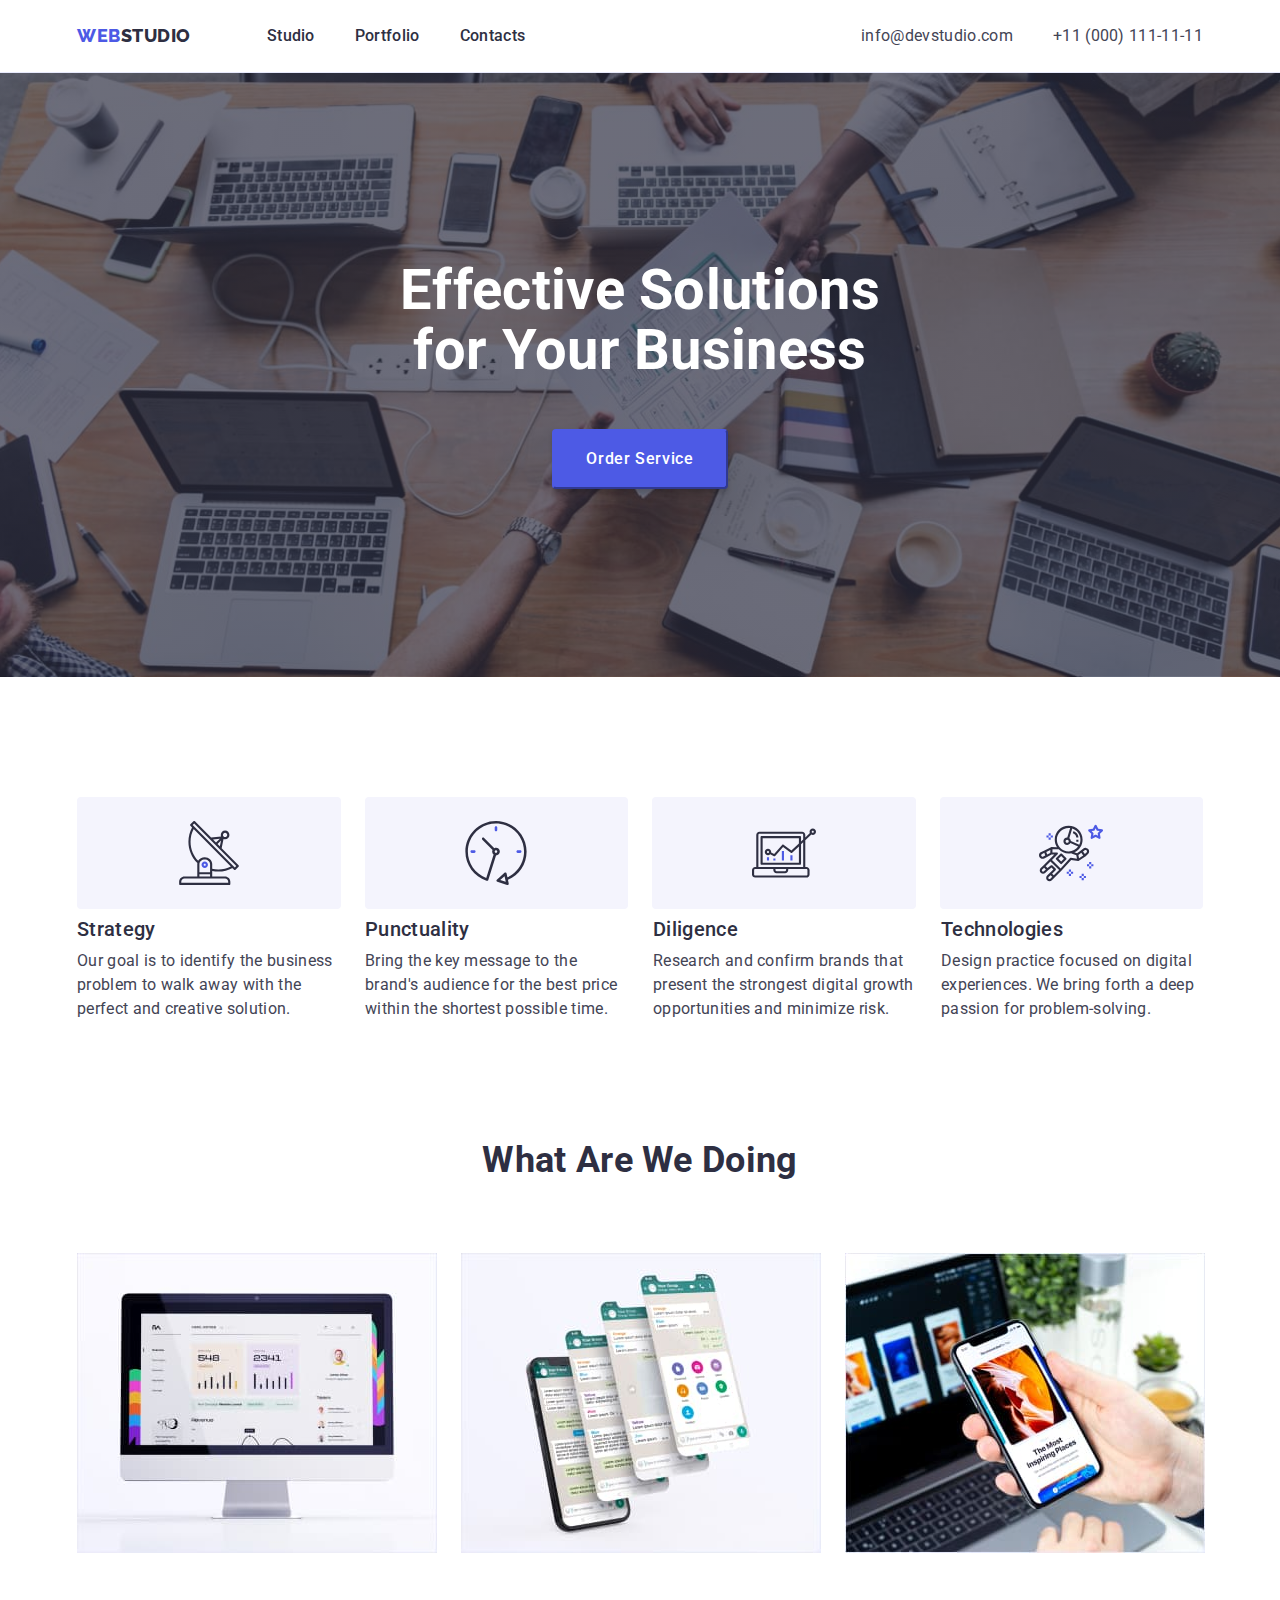
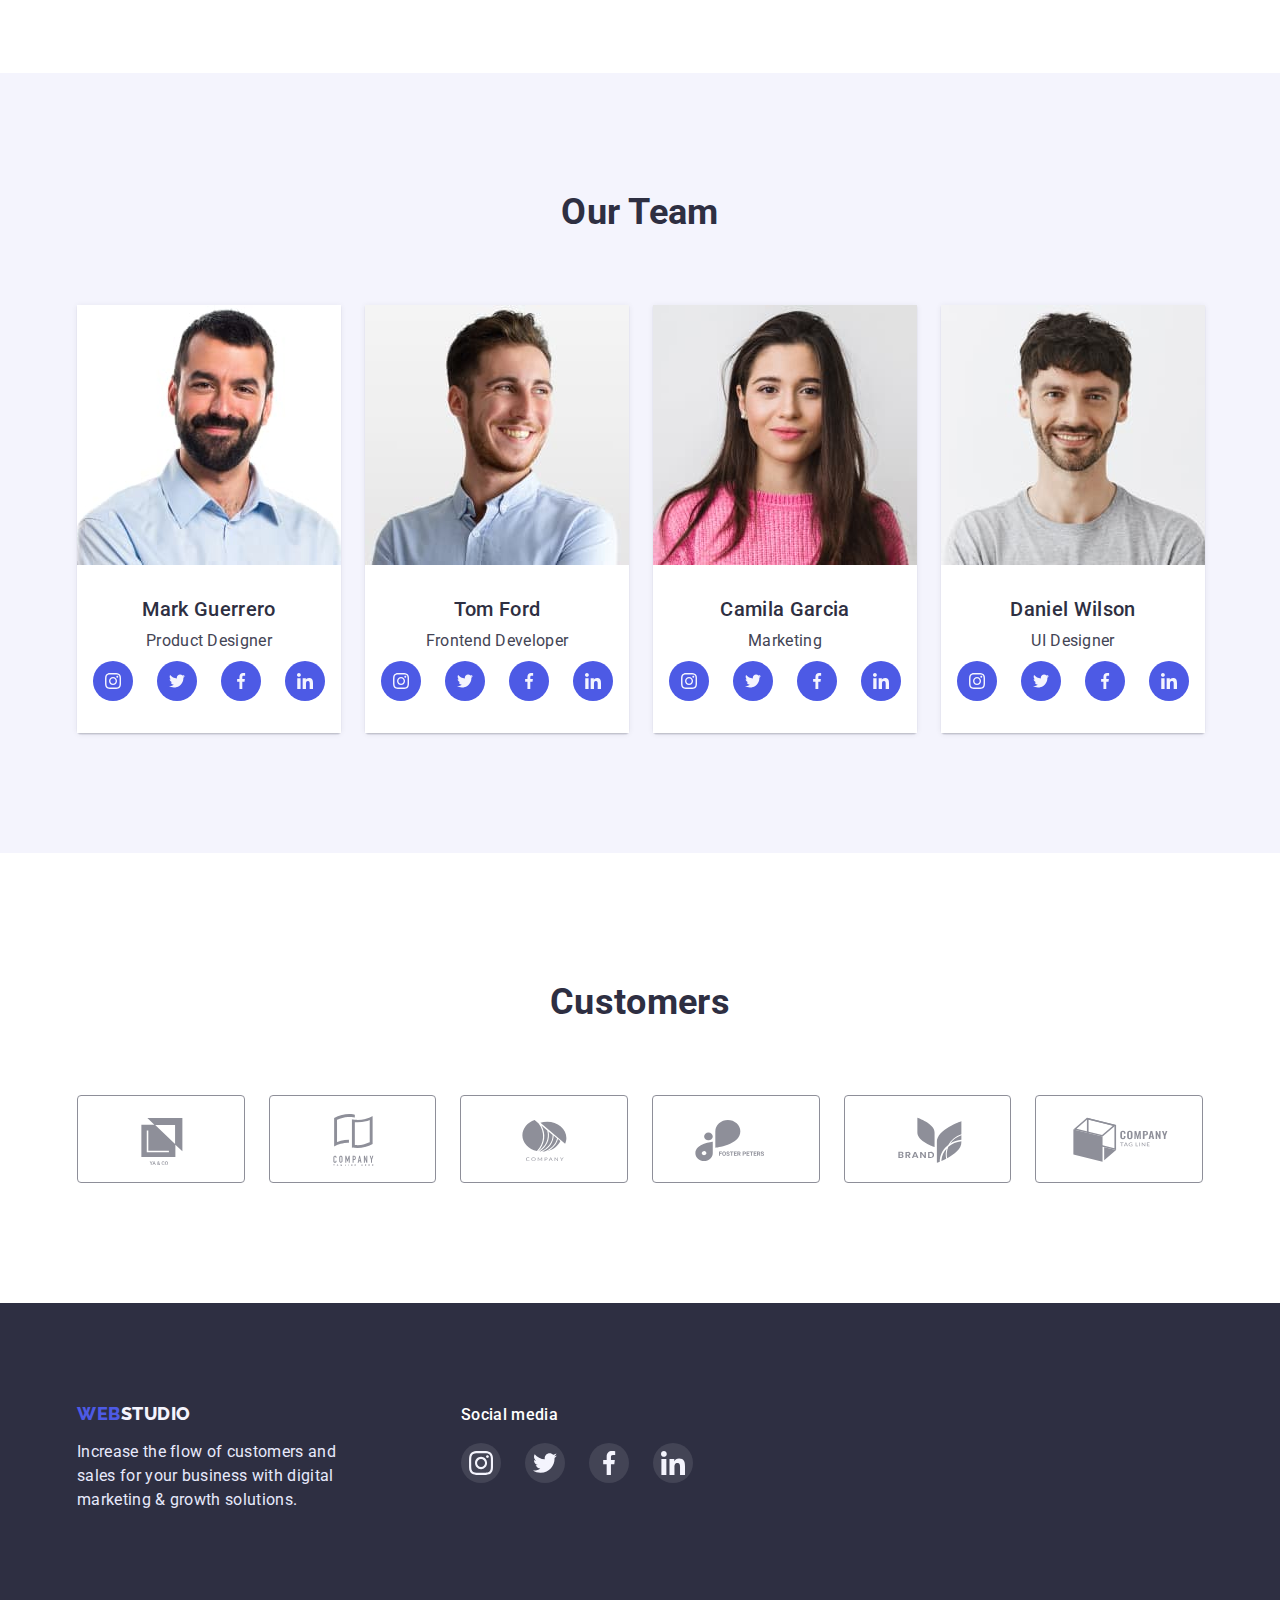
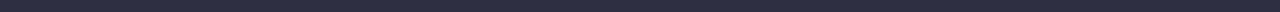
==== index.html @ e767405e "Initial commit" ====
<!DOCTYPE html>
<html lang="en">

<head>
    <meta charset="UTF-8">
    <meta http-equiv="X-UA-Compatible" content="IE=edge">
    <meta name="viewport" content="width=device-width, initial-scale=1.0">
    <title>WebStudio</title>
    <link rel="stylesheet" href="https://cdnjs.cloudflare.com/ajax/libs/modern-normalize/1.1.0/modern-normalize.css"
        integrity="sha512-Y0MM+V6ymRKN2zStTqzQ227DWhhp4Mzdo6gnlRnuaNCbc+YN/ZH0sBCLTM4M0oSy9c9VKiCvd4Jk44aCLrNS5Q=="
        crossorigin="anonymous" referrerpolicy="no-referrer" />
    <link rel="preconnect" href="https://fonts.googleapis.com">
    <link rel="preconnect" href="https://fonts.gstatic.com" crossorigin>
    <link
        href="https://fonts.googleapis.com/css2?family=Raleway:wght@800&family=Roboto:wght@400;500;700;900&display=swap"
        rel="stylesheet">
    <link rel="stylesheet" href="./css/styles.css">
</head>

<body>

    <!-- header -->

    <header class="header">
        <div class="container header-container">
            <nav class="header-nav">
                <a href="./index.html" class="header-logo"><span class="logo-accent">Web</span>Studio</a>

                <ul class="header-list">

                    <li class="header-item"><a href="./index.html" class="header-link">Studio</a></li>
                    <li class="header-item"><a href="./portfolio.html" class="header-link">Portfolio</a></li>
                    <li class="header-item"><a href="" class="header-link">Contacts</a></li>
                </ul>
            </nav>
            <address class="address">
                <ul class="address-list">
                    <li class="address-item"><a href="mailto:info@devstudio.com"
                            class="address-mail">info@devstudio.com</a>
                    </li>
                    <li class="address-item"><a href="tel:+110001111111" class="address-tel">+11 (000) 111-11-11</a>
                    </li>
                </ul>
        </div>
        </address>


    </header>
    <main>

        <!-- hero -->

        <section class="hero">
            <div class="container">
                <h1 class="hero-title">Effective Solutions
                    for Your Business</h1>
                <button type="button" class="hero-btn">Order Service</button>
            </div>
        </section>

        <!-- advantages -->

        <section class="advantages">
            <div class="container">
                <h2 class="advantages-title visually-hidden">Advantages</h2>
                <ul class="advantages-icon-list">
                    <li class="advantages-icon-item">
                        <svg class="advantages-icon" width="64" height="64">
                            <use href="./images/symbol-defs.svg#icon-antenna"></use>
                        </svg>
                    </li>
                    <li class="advantages-icon-item">
                        <svg class="advantages-icon" width="64" height="64">
                            <use href="./images/symbol-defs.svg#icon-clock"></use>
                        </svg>
                    </li>
                    <li class="advantages-icon-item">
                        <svg class="advantages-icon" width="64" height="64">
                            <use href="./images/symbol-defs.svg#icon-diagram"></use>
                        </svg>
                    </li>
                    <li class="advantages-icon-item">
                        <svg class="advantages-icon" width="64" height="64">
                            <use href="./images/symbol-defs.svg#icon-astronaut"></use>
                        </svg>
                    </li>
                </ul>
                <ul class="advantages-list">
                    <li class="advantages-item">
                        <h3 class="advantages-subtitle">Strategy</h3>
                        <p class="advantages-text">Our goal is to identify the business
                            problem to walk away with the perfect and creative solution.</p>
                    </li>
                    <li class="advantages-item">
                        <h3 class="advantages-subtitle">Punctuality</h3>
                        <p class="advantages-text">Bring the key message to the brand's audience for the best price
                            within
                            the shortest possible
                            time.</p>
                    </li>
                    <li class="advantages-item">
                        <h3 class="advantages-subtitle">Diligence</h3>
                        <p class="advantages-text">Research and confirm brands that present the strongest digital growth
                            opportunities and minimize
                            risk.</p>
                    </li>
                    <li class="advantages-item">
                        <h3 class="advantages-subtitle">Technologies</h3>
                        <p class="advantages-text">Design practice focused on digital experiences. We bring forth a deep
                            passion for
                            problem-solving.</p>
                    </li>
                </ul>
            </div>
        </section>

        <!-- What are we doing -->

        <section class="works">
            <div class="container">
                <h2 class="works-title">What are we doing</h2>
                <ul class="works-list">
                    <li class="works=item">
                        <img src="./images/screen.jpg" alt="screen" width="360" height="300">
                    </li>
                    <li class="works=item">
                        <img src="./images/iphone.jpg" alt="iphone" width="360" height="300">
                    </li>
                    <li class="works=item">
                        <img src="./images/laptop.jpg" alt="laptop" width="360" height="300">
                    </li>
                </ul>
            </div>
        </section>

        <!-- Our Team -->

        <section class="team">
            <div class="container">
                <h2 class="team-title">Our Team</h2>
                <ul class="team-list">
                    <li class="team-item">
                        <img class="img-team" src="./images/MarkGuerrero.jpg" alt="Mark Guerrero" width="264"
                            height="260">
                        <div class="team-description">
                            <h3 class="team-subtitle">Mark Guerrero</h3>
                            <p class="team-text">Product Designer</p>
                            <ul class="team-social-list">
                                <li class="team-social-item"><a href="" class="team-social-link">
                                        <svg class="team-social-icon" width="16" height="16">
                                            <use href="./images/symbol-defs.svg#icon-instagram"></use>
                                        </svg></a></li>
                                <li class="team-social-item"><a href="" class="team-social-link"><svg
                                            class="team-social-icon" width="16" height="16">
                                            <use href="./images/symbol-defs.svg#icon-twitter"></use>
                                        </svg></a></li>
                                <li class="team-social-item"><a href="" class="team-social-link"><svg
                                            class="team-social-icon" width="16" height="16">
                                            <use href="./images/symbol-defs.svg#icon-facebook"></use>
                                        </svg></a></li>
                                <li class="team-social-item"><a href="" class="team-social-link"><svg
                                            class="team-social-icon" width="16" height="16">
                                            <use href="./images/symbol-defs.svg#icon-linkedin"></use>
                                        </svg></a></li>
                            </ul>
                        </div>
                    </li>
                    <li class="team-item">
                        <img class="img-team" src="./images/TomFord.jpg" alt="Tom Ford" width="264" height="260">
                        <div class="team-description">
                            <h3 class="team-subtitle">Tom Ford</h3>
                            <p class="team-text">Frontend Developer</p>
                            <ul class="team-social-list">
                                <li class="team-social-item"><a href="" class="team-social-link">
                                        <svg class="team-social-icon" width="16" height="16">
                                            <use href="./images/symbol-defs.svg#icon-instagram"></use>
                                        </svg></a></li>
                                <li class="team-social-item"><a href="" class="team-social-link"><svg
                                            class="team-social-icon" width="16" height="16">
                                            <use href="./images/symbol-defs.svg#icon-twitter"></use>
                                        </svg></a></li>
                                <li class="team-social-item"><a href="" class="team-social-link"><svg
                                            class="team-social-icon" width="16" height="16">
                                            <use href="./images/symbol-defs.svg#icon-facebook"></use>
                                        </svg></a></li>
                                <li class="team-social-item"><a href="" class="team-social-link"><svg
                                            class="team-social-icon" width="16" height="16">
                                            <use href="./images/symbol-defs.svg#icon-linkedin"></use>
                                        </svg></a></li>
                            </ul>
                        </div>
                    </li>
                    <li class="team-item">
                        <img class="img-team" src="./images/CamilaGarcia.jpg" alt="Camila Garcia" width="264"
                            height="260">
                        <div class="team-description">
                            <h3 class="team-subtitle">Camila Garcia</h3>
                            <p class="team-text">Marketing</p>
                            <ul class="team-social-list">
                                <li class="team-social-item"><a href="" class="team-social-link">
                                        <svg class="team-social-icon" width="16" height="16">
                                            <use href="./images/symbol-defs.svg#icon-instagram"></use>
                                        </svg></a></li>
                                <li class="team-social-item"><a href="" class="team-social-link"><svg
                                            class="team-social-icon" width="16" height="16">
                                            <use href="./images/symbol-defs.svg#icon-twitter"></use>
                                        </svg></a></li>
                                <li class="team-social-item"><a href="" class="team-social-link"><svg
                                            class="team-social-icon" width="16" height="16">
                                            <use href="./images/symbol-defs.svg#icon-facebook"></use>
                                        </svg></a></li>
                                <li class="team-social-item"><a href="" class="team-social-link"><svg
                                            class="team-social-icon" width="16" height="16">
                                            <use href="./images/symbol-defs.svg#icon-linkedin"></use>
                                        </svg></a></li>
                            </ul>
                        </div>
                    </li>
                    <li class="team-item">
                        <img class="img-team" src="./images/DanielWilson.jpg" alt="Daniel Wilson" width="264"
                            height="260">
                        <div class="team-description">
                            <h3 class="team-subtitle">Daniel Wilson</h3>
                            <p class="team-text">UI Designer</p>
                            <ul class="team-social-list">
                                <li class="team-social-item"><a href="" class="team-social-link">
                                        <svg class="team-social-icon" width="16" height="16">
                                            <use href="./images/symbol-defs.svg#icon-instagram"></use>
                                        </svg></a></li>
                                <li class="team-social-item"><a href="" class="team-social-link"><svg
                                            class="team-social-icon" width="16" height="16">
                                            <use href="./images/symbol-defs.svg#icon-twitter"></use>
                                        </svg></a></li>
                                <li class="team-social-item"><a href="" class="team-social-link"><svg
                                            class="team-social-icon" width="16" height="16">
                                            <use href="./images/symbol-defs.svg#icon-facebook"></use>
                                        </svg></a></li>
                                <li class="team-social-item"><a href="" class="team-social-link"><svg
                                            class="team-social-icon" width="16" height="16">
                                            <use href="./images/symbol-defs.svg#icon-linkedin"></use>
                                        </svg></a></li>
                            </ul>
                        </div>
                    </li>
                </ul>
            </div>
        </section>

        <!-- Customers -->
        <section class="customers">
            <div class="container">
                <h2 class="customers-title">Customers</h2>
                <ul class="customers-list">
                    <li class="customers-item"><a href="" class="customers-link">
                            <svg class="customers-icon" width="104" height="56">
                                <use href="./images/symbol-defs.svg#icon-Logo"></use>
                            </svg>
                        </a></li>
                    <li class="customers-item"><a href="" class="customers-link"><svg class="customers-icon" width="104"
                                height="56">
                                <use href="./images/symbol-defs.svg#icon-Logo-2"></use>
                            </svg></a></li>
                    <li class="customers-item"><a href="" class="customers-link"><svg class="customers-icon" width="104"
                                height="56">
                                <use href="./images/symbol-defs.svg#icon-Logo-3"></use>
                            </svg></a></li>
                    <li class="customers-item"><a href="" class="customers-link"><svg class="customers-icon" width="104"
                                height="56">
                                <use href="./images/symbol-defs.svg#icon-Logo-4"></use>
                            </svg></a></li>
                    <li class="customers-item"><a href="" class="customers-link"><svg class="customers-icon" width="104"
                                height="56">
                                <use href="./images/symbol-defs.svg#icon-Logo-5"></use>
                            </svg></a></li>
                    <li class="customers-item"><a href="" class="customers-link"><svg class="customers-icon" width="104"
                                height="56">
                                <use href="./images/symbol-defs.svg#icon-Logo-6"></use>
                            </svg></a></li>
                </ul>
            </div>
        </section>
    </main>
    <!-- Footer -->
    <footer class="footer">
        <div class="container footer-conctainer">
            <div class="footer-logo-text"> <a href="./index.html" class="footer-logo"><span
                        class="logo-accent">Web</span>Studio</a>
                <p class="footer-text">Increase the flow of customers and sales for your business with digital marketing
                    &
                    growth solutions.</p>
            </div>


            <div class="footer-social">
                <p class="footer-social-text">Social media</p>
                <ul class="footer-social-list">

                    <li class="footer-social-item"><a href="" class="footer-social-link">
                            <svg class="footer-social-icon" width="24" height="24">
                                <use href="./images/symbol-defs.svg#icon-instagram"></use>
                            </svg></a></li>
                    <li class="footer-social-item"><a href="" class="footer-social-link"><svg class="team-social-icon"
                                width="24" height="24">
                                <use href="./images/symbol-defs.svg#icon-twitter"></use>
                            </svg></a></li>
                    <li class="footer-social-item"><a href="" class="footer-social-link"><svg class="team-social-icon"
                                width="24" height="24">
                                <use href="./images/symbol-defs.svg#icon-facebook"></use>
                            </svg></a></li>
                    <li class="footer-social-item"><a href="" class="footer-social-link"><svg class="team-social-icon"
                                width="24" height="24">
                                <use href="./images/symbol-defs.svg#icon-linkedin"></use>
                            </svg></a></li>
                </ul>
            </div>
        </div>
    </footer>
</body>

</html>
---- css/styles.css ----
:root {
    --logo-color: #4D5AE5;
    --logo-second-color: #F4F4FD;
    --hero-color: #FFFFFF;
    --primary-color: #2E2F42;
    --secondary-color: #434455;
    --footer-color: #E7E9FC;
    --background-btn: #404BBF;

}

body {
    font-family: 'Roboto', sans-serif;
    letter-spacing: 0.02em;
    background-color: var(--hero-color);
}

h1,
h2,
h3,
h4,
h5,
h6,
p {
    margin: 0;
}

ul {
    list-style: none;
    margin: 0;
    padding: 0;
}

img {
    display: block;
}

.container {
    max-width: 1156px;
    margin: 0 auto;
    padding: 0 15px;
}

/* header */
.header {
    border-bottom: 1px solid #E7E9FC;
}

.header-container {
    display: flex;
    align-items: center;

}

.header-nav {
    display: flex;
}

.header-list {
    display: flex;
    gap: 40px;
    margin-left: 76px;
    align-items: center;
}

.address {
    margin-left: auto;
}

.address-list {
    display: flex;
    gap: 40px;
}

.header-logo {
    text-decoration: none;
    font-family: 'Raleway';
    font-weight: 800;
    font-size: 18px;
    line-height: 1.33;
    letter-spacing: 0.03em;
    text-transform: uppercase;
    color: var(--primary-color);
    padding-top: 24px;
    padding-bottom: 24px;
}

.header-logo .logo-accent {
    color: var(--logo-color);
}

.header-link {

    text-decoration: none;
    font-weight: 500;
    font-size: 16px;
    line-height: 1.5;
    color: var(--primary-color);
    padding-top: 24px;
    padding-bottom: 24px;
}

.header-link:hover,
.header-link:focus {
    color: var(--logo-color);
}


.address-mail,
.address-tel {
    font-style: normal;
    text-decoration: none;
    font-size: 16px;
    line-height: 24px;
    color: var(--secondary-color);
    padding-top: 24px;
    padding-bottom: 24px;

}


.address-mail:hover,
.address-mail:focus,
.address-tel:hover,
.address-tel:focus {
    color: var(--logo-color)
}

/*Hero  */
.hero {
    max-width: 1440px;
    margin-left: auto;
    margin-right: auto;
    padding-top: 188px;
    padding-bottom: 188px;
    text-align: center;
    background-image:
        linear-gradient(rgba(46, 47, 66, 0.7), rgba(46, 47, 66, 0.7)),
        url(../images/peopleoffice.jpg);
    background-repeat: no-repeat;
    background-position: center;
    background-size: cover;
}

.hero-title {
    margin: 0 auto 48px;
    max-width: 496px;
    font-size: 56px;
    line-height: 1.07;
    text-align: center;
    color: var(--hero-color);
}

.hero-btn {
    padding: 16px 32px;
    border-radius: 4px;
    border-color: var(--logo-color);
    box-shadow: 0px 4px 4px rgba(0, 0, 0, 0.15);

    font-family: inherit;
    font-weight: 500;
    font-size: 16px;
    line-height: 1.5;
    letter-spacing: 0.04em;
    color: var(--hero-color);
    background-color: var(--logo-color);
    cursor: pointer;
}

.hero-btn:is(:hover, :focus) {
    background-color: var(--background-btn);
}

/* advantages */
.advantages {
    padding-top: 120px;
    padding-bottom: 120px;
}

.advantages-list {
    display: flex;
    gap: 24px;
}

.advantages-item {
    min-width: 264px;
    /* width: calc((100% - 72px) / 4); */
}

.visually-hidden {
    position: absolute;
    height: 1px;
    margin: -1px;
    border: 0;
    padding: 0;
    white-space: nowrap;
    clip-path: inset(100%);
    clip: rect(0 0 0 0);
    overflow: hidden;
    width: 1px;
}

.advantages-subtitle {
    margin-bottom: 8px;
    font-weight: 500;
    font-size: 20px;
    line-height: 1.2;
    color: var(--primary-color)
}

.advantages-text {
    font-size: 16px;
    line-height: 1.5;
    color: var(--secondary-color);
}



.advantages-icon-list {
    margin-bottom: 8px;
    display: flex;
    gap: 24px;
    justify-content: center;
    align-items: center;
}

.advantages-icon-item {
    display: flex;
    justify-content: center;
    align-items: center;
    width: 264px;
    height: 112px;
    background: #F4F4FD;
    border-radius: 4px;
}

.advantages-icon {}

/* What are we doing */
.works {
    padding-bottom: 120px;
}

.works-title {
    margin-bottom: 72px;

    font-size: 36px;
    line-height: 1.11;
    text-align: center;
    text-transform: capitalize;
    color: var(--primary-color);

}

.works-list {
    display: flex;
    width: calc((100% - 48px) / 3);
    gap: 24px;
}

/* team */
.team {
    padding-top: 120px;
    padding-bottom: 120px;
    background-color: var(--logo-second-color);
}

.team-list {
    display: flex;
    width: calc((100% - 72px) / 4);
    gap: 24px;
}

.team-item {
    border-radius: 0px 0px 4px 4px;
    box-shadow: 0px 1px 6px rgba(46, 47, 66, 0.08), 0px 1px 1px rgba(46, 47, 66, 0.16), 0px 2px 1px rgba(46, 47, 66, 0.08);
}

.team-description {
    padding-top: 32px;
    padding-bottom: 32px;
    text-align: center;
    background-color: var(--hero-color);
}


.team-title {
    margin-bottom: 72px;

    font-size: 36px;
    line-height: 1.11;
    text-align: center;
    text-transform: capitalize;
    color: var(--primary-color);
}

.team-subtitle {

    margin-bottom: 8px;

    font-weight: 500;
    font-size: 20px;
    line-height: 1.2;
    color: var(--primary-color);
}

.team-text {
    margin-bottom: 8px;
    font-size: 16px;
    line-height: 1.5;
    color: var(--secondary-color);
}

.team-social-list {
    display: flex;
    gap: 24px;
    justify-content: center;
}

.team-social-item {
    width: 40px;
    height: 40px;
}

.team-social-link {
    display: flex;
    justify-content: center;
    align-items: center;
    width: 100%;
    height: 100%;
    border-radius: 50%;
    background-color: var(--logo-color);
}

.team-social-link:hover,
.team-social-link:focus {
    background-color: var(--background-btn);
}

/* Customers */
.customers {
    padding-top: 130px;
    padding-bottom: 120px;
}

.customers-title {
    font-size: 36px;
    line-height: 1.11;
    text-transform: capitalize;
    color: var(--primary-color);
    text-align: center;
    margin-bottom: 72px;
}

.customers-list {
    display: flex;
    gap: 24px;
    justify-content: center;
}

.customers-item {
    width: 168px;
    height: 88px;
    border: 1px solid #8E8F99;
    border-radius: 4px;
}

.customers-link {
    display: flex;
    justify-content: center;
    align-items: center;
    width: 100%;
    height: 100%;
}

.customers-icon {
    fill: #8E8F99;
}

.customers-item:is(:hover, :focus) {
    border-color: var(--background-btn);
}



.customers-item:is(:hover, :focus) .customers-icon {
    fill: var(--background-btn);
}

/* footer */
.footer {
    padding-top: 100px;
    padding-bottom: 100px;
    background: var(--primary-color);
}


.footer-logo {
    text-decoration: none;
    font-family: 'Raleway';
    font-weight: 800;
    font-size: 18px;
    line-height: 1.17;
    letter-spacing: 0.03em;
    text-transform: uppercase;
    color: var(--logo-second-color);
}

.footer-logo .logo-accent {
    color: var(--logo-color);
}

.footer-text {
    margin-top: 16px;
    max-width: 264px;
    font-size: 16px;
    line-height: 1.5;
    color: var(--footer-color);
}

.footer-social-text {
    margin-bottom: 16px;
    font-weight: 500;
    font-size: 16px;
    line-height: 1.5;
    color: var(--hero-color);
}

.footer-conctainer {
    display: flex;
}

.footer-social {
    margin-left: 120px;
    /* max-width: 208px; */

}

.footer-social-list {
    display: flex;
    gap: 24px;

}


.footer-social-item {
    width: 40px;
    height: 40px;
}


.footer-social-link {
    display: flex;
    justify-content: center;
    align-items: center;
    width: 100%;
    height: 100%;
    border-radius: 50%;
    background-color: var(--secondary-color);
}

.footer-social-link:is(:hover, :focus) {
    background-color: #31D0AA;
}




/* Porfolio.html */
.portfolio-list {

    margin-bottom: 72px;
    display: flex;
    justify-content: center;
    gap: 24px;
}

.portfolio-btn {
    padding: 12px 24px;
    font-family: inherit;
    font-weight: 500;
    font-size: 16px;
    line-height: 1.5;
    letter-spacing: 0.04em;
    color: var(--logo-color);
    background-color: var(--logo-second-color);
    cursor: pointer;
    border: 1px solid #E7E9FC;
    border-radius: 4px;
}

.portfolio-btn:hover,
.portfolio-btn:focus {
    background: var(--background-btn);
    color: var(--hero-color);
    box-shadow: 0px 3px 1px rgba(0, 0, 0, 0.1), 0px 2px 1px rgba(0, 0, 0, 0.08), 0px 2px 2px rgba(0, 0, 0, 0.12);

}

/* gallery */
.portfolio {
    padding-top: 96px;
    padding-bottom: 120px;
}

.gallery-list {
    display: flex;
    flex-wrap: wrap;
    row-gap: 48px;
    column-gap: 24px;


}

.portfolio-card {
    padding-left: 16px;
    padding-top: 32px;
    padding-bottom: 32px;
    background-color: var(--hero-color);
    border-bottom: 1px solid #E7E9FC;
    border-right: 1px solid #E7E9FC;
    border-left: 1px solid #E7E9FC;
}

.gallery-item {
    width: calc((100% - 48px) / 3);
}

.gallery-item:is(:hover, :focus) {
    box-shadow: 0px 1px 6px rgba(46, 47, 66, 0.08), 0px 1px 1px rgba(46, 47, 66, 0.16), 0px 2px 1px rgba(46, 47, 66, 0.08);
}

.gallery-subtitle {
    margin-bottom: 8px;
    font-weight: 500;
    font-size: 20px;
    line-height: 1.2;
    color: var(--primary-color);
}

.gallery-text {
    font-size: 16px;
    line-height: 1.5;
    color: var(--secondary-color);
}

.gallery-link {
    text-decoration: none;
}
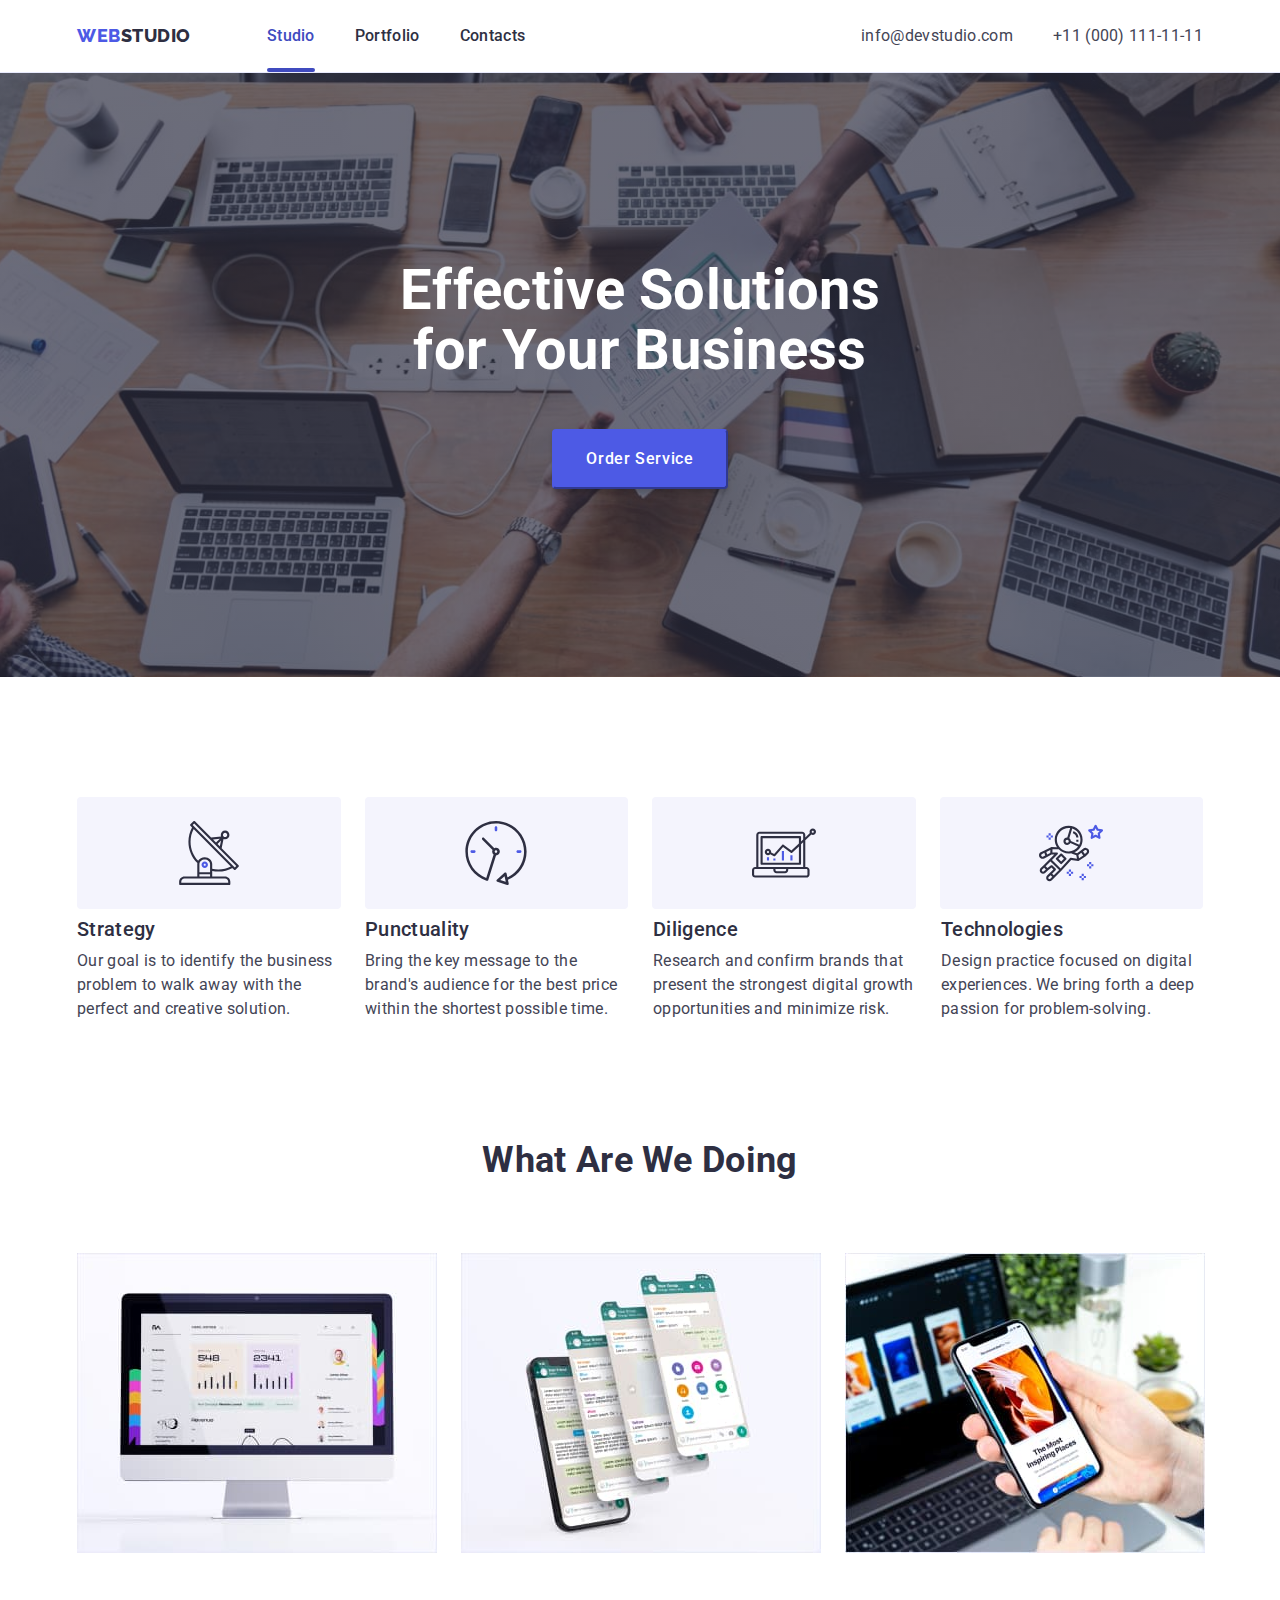
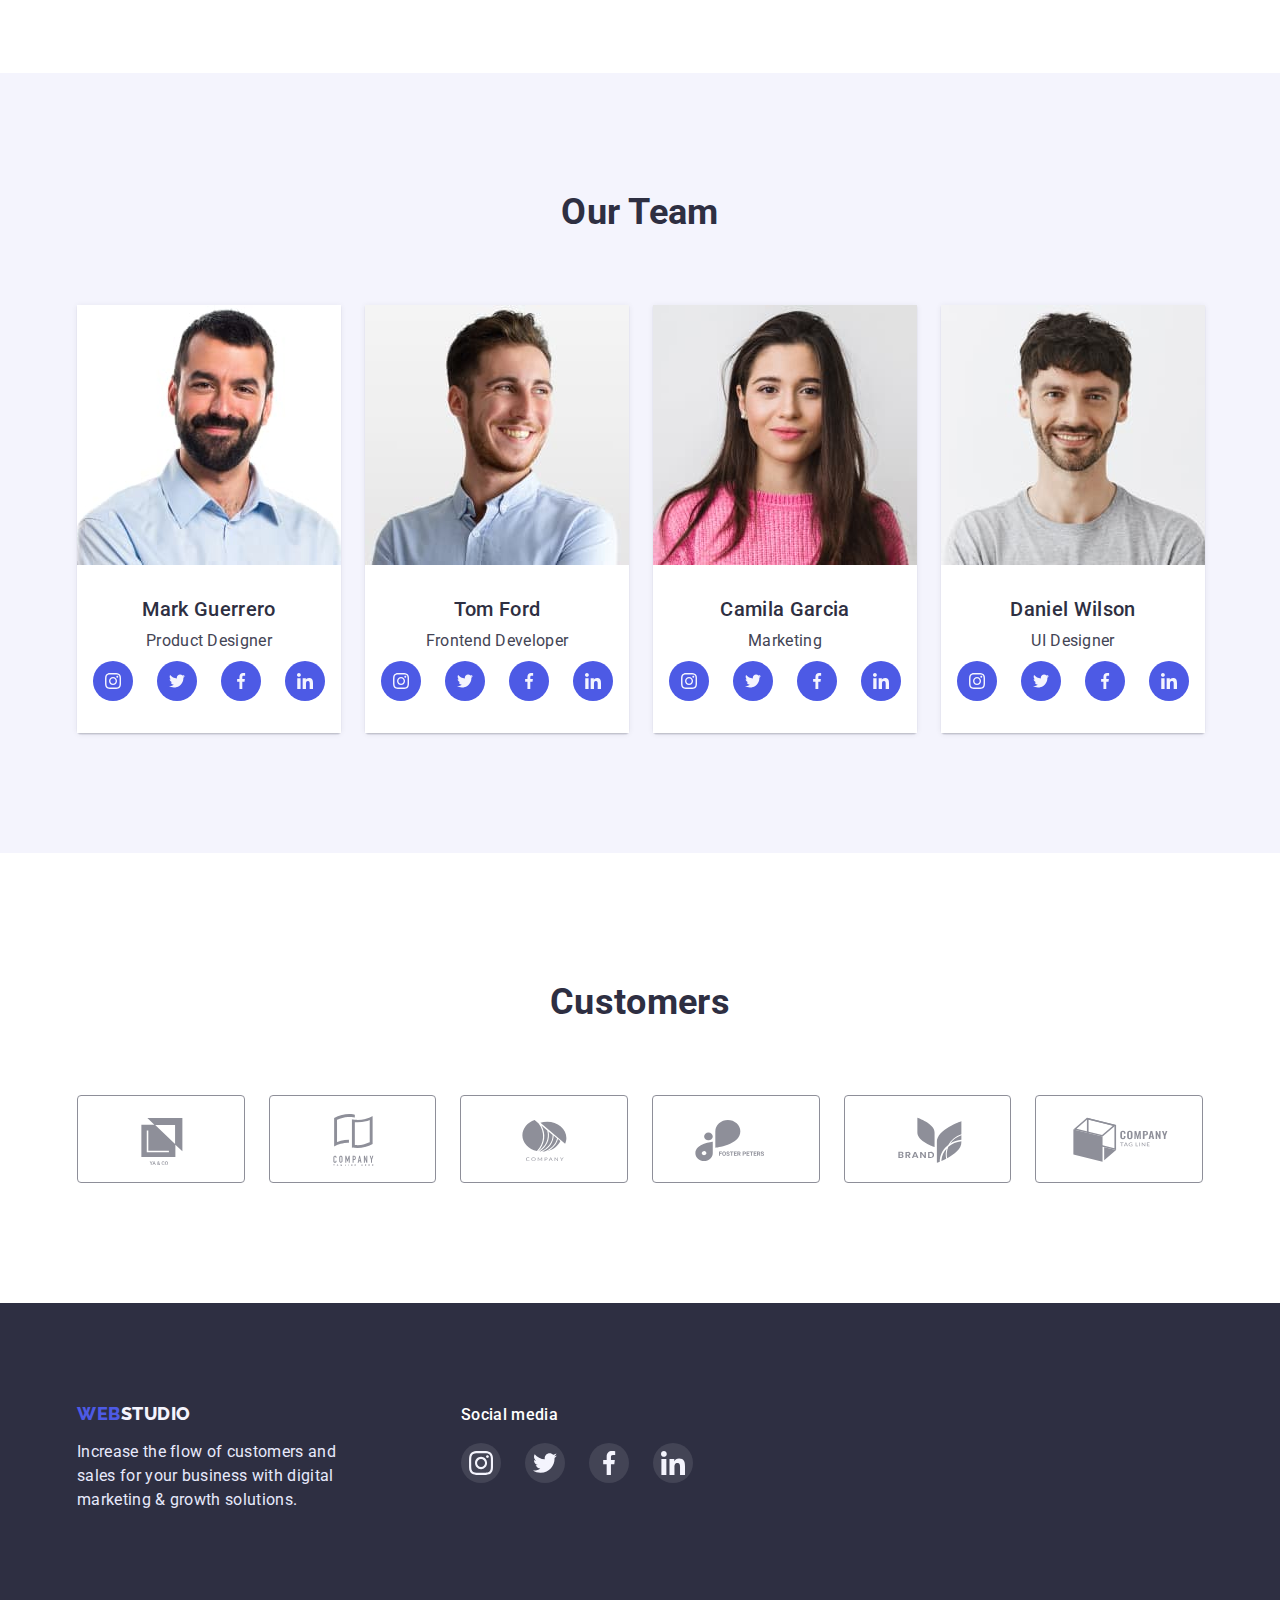
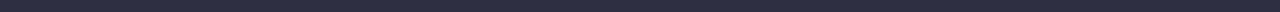
==== commit 5a2b0e8c: "Home Work 5" ====
--- a/index.html
+++ b/index.html
@@ -28,7 +28,7 @@
 
                 <ul class="header-list">
 
-                    <li class="header-item"><a href="./index.html" class="header-link">Studio</a></li>
+                    <li class="header-item"><a href="./index.html" class="header-link active">Studio</a></li>
                     <li class="header-item"><a href="./portfolio.html" class="header-link">Portfolio</a></li>
                     <li class="header-item"><a href="" class="header-link">Contacts</a></li>
                 </ul>
@@ -41,9 +41,9 @@
                     <li class="address-item"><a href="tel:+110001111111" class="address-tel">+11 (000) 111-11-11</a>
                     </li>
                 </ul>
+
+            </address>
         </div>
-        </address>
-
 
     </header>
     <main>
@@ -54,7 +54,7 @@
             <div class="container">
                 <h1 class="hero-title">Effective Solutions
                     for Your Business</h1>
-                <button type="button" class="hero-btn">Order Service</button>
+                <button type="button" data-modal-open class="hero-btn">Order Service</button>
             </div>
         </section>
 
@@ -315,6 +315,15 @@
             </div>
         </div>
     </footer>
+    <div class="backdrop is-hidden " data-modal>
+        <div class="modal">
+            <button type="button" data-modal-close class="modal-close">
+                <svg class="modal-close-button">
+                    <use href="./images/symbol-defs.svg#icon-close"></use>
+                </svg></button>
+        </div>
+    </div>
+    <script src="./js/modal.js"></script>
 </body>
 
 </html>--- a/css/styles.css
+++ b/css/styles.css
@@ -98,13 +98,31 @@
     color: var(--primary-color);
     padding-top: 24px;
     padding-bottom: 24px;
+    transition: color 250ms cubic-bezier(0.4, 0, 0.2, 1);
 }
 
 .header-link:hover,
 .header-link:focus {
     color: var(--logo-color);
-}
-
+
+}
+
+.active {
+    color: var(--background-btn);
+    position: relative;
+}
+
+.active::after {
+    content: '';
+    position: absolute;
+    left: 0;
+    bottom: -3px;
+
+    background-color: var(--background-btn);
+    border-radius: 2px;
+    height: 4px;
+    width: 100%;
+}
 
 .address-mail,
 .address-tel {
@@ -115,6 +133,7 @@
     color: var(--secondary-color);
     padding-top: 24px;
     padding-bottom: 24px;
+    transition: color 250ms cubic-bezier(0.4, 0, 0.2, 1);
 
 }
 
@@ -165,6 +184,7 @@
     color: var(--hero-color);
     background-color: var(--logo-color);
     cursor: pointer;
+    transition: background-color 250ms cubic-bezier(0.4, 0, 0.2, 1);
 }
 
 .hero-btn:is(:hover, :focus) {
@@ -234,7 +254,7 @@
     border-radius: 4px;
 }
 
-.advantages-icon {}
+
 
 /* What are we doing */
 .works {
@@ -330,6 +350,7 @@
     height: 100%;
     border-radius: 50%;
     background-color: var(--logo-color);
+    transition: background-color 250ms cubic-bezier(0.4, 0, 0.2, 1);
 }
 
 .team-social-link:hover,
@@ -363,6 +384,7 @@
     height: 88px;
     border: 1px solid #8E8F99;
     border-radius: 4px;
+    transition: border-color 250ms cubic-bezier(0.4, 0, 0.2, 1);
 }
 
 .customers-link {
@@ -371,10 +393,14 @@
     align-items: center;
     width: 100%;
     height: 100%;
+
+
 }
 
 .customers-icon {
     fill: #8E8F99;
+    transition: fill 250ms cubic-bezier(0.4, 0, 0.2, 1);
+
 }
 
 .customers-item:is(:hover, :focus) {
@@ -457,6 +483,7 @@
     height: 100%;
     border-radius: 50%;
     background-color: var(--secondary-color);
+    transition: background-color 250ms cubic-bezier(0.4, 0, 0.2, 1);
 }
 
 .footer-social-link:is(:hover, :focus) {
@@ -487,6 +514,9 @@
     cursor: pointer;
     border: 1px solid #E7E9FC;
     border-radius: 4px;
+    transition: background-color 250ms cubic-bezier(0.4, 0, 0.2, 1),
+        color 250ms cubic-bezier(0.4, 0, 0.2, 1),
+        box-shadow 250ms cubic-bezier(0.4, 0, 0.2, 1);
 }
 
 .portfolio-btn:hover,
@@ -524,6 +554,7 @@
 
 .gallery-item {
     width: calc((100% - 48px) / 3);
+    transition: box-shadow 250ms cubic-bezier(0.4, 0, 0.2, 1);
 }
 
 .gallery-item:is(:hover, :focus) {
@@ -546,4 +577,92 @@
 
 .gallery-link {
     text-decoration: none;
+
+}
+
+.gallery-link:is(:hover, :focus) .gallery-overlay-text {
+    transform: translateY(0);
+}
+
+.gallery-wrap {
+    position: relative;
+    overflow: hidden;
+}
+
+.gallery-overlay-text {
+    font-size: 16px;
+    line-height: 1.50;
+    color: var(--logo-second-color);
+    padding: 40px 32px 0;
+    position: absolute;
+    top: 0;
+    left: 0;
+    background-color: var(--logo-color);
+    width: 100%;
+    height: 100%;
+    transform: translateY(100%);
+    transition: transform 250ms cubic-bezier(0.4, 0, 0.2, 1);
+    overflow: auto;
+}
+
+
+/* Modal */
+.backdrop {
+
+    width: 100%;
+    height: 100%;
+    background: rgba(46, 47, 66, 0.4);
+
+    position: fixed;
+    top: 0;
+    left: 0;
+    opacity: 1;
+    transition: opacity 250ms cubic-bezier(0.4, 0, 0.2, 1),
+        visibility 250ms cubic-bezier(0.4, 0, 0.2, 1);
+}
+
+.backdrop.is-hidden {
+    opacity: 0;
+    visibility: hidden;
+    pointer-events: none;
+
+}
+
+.modal {
+    width: 408px;
+    height: 584px;
+    background: #FCFCFC;
+    box-shadow: 0px 1px 1px rgba(0, 0, 0, 0.14), 0px 1px 3px rgba(0, 0, 0, 0.12), 0px 2px 1px rgba(0, 0, 0, 0.2);
+    border-radius: 4px;
+    padding: 24px;
+
+    position: absolute;
+    top: 50%;
+    left: 50%;
+    transform: translate(-50%, -50%) scale(1);
+    transition: transform 250ms cubic-bezier(0.4, 0, 0.2, 1);
+}
+
+.modal-close {
+    display: block;
+    margin-left: auto;
+    padding: 8px;
+    border: 1px solid rgba(0, 0, 0, 0.1);
+    background-color: var(--footer-color);
+    border-radius: 50%;
+    cursor: pointer;
+}
+
+.modal-close-button {
+    display: block;
+    width: 8px;
+    height: 8px;
+
+}
+
+
+
+
+.backdrop.is-hidden .modal {
+    transform: translate(-50%, -50%) scale(0.5);
 }